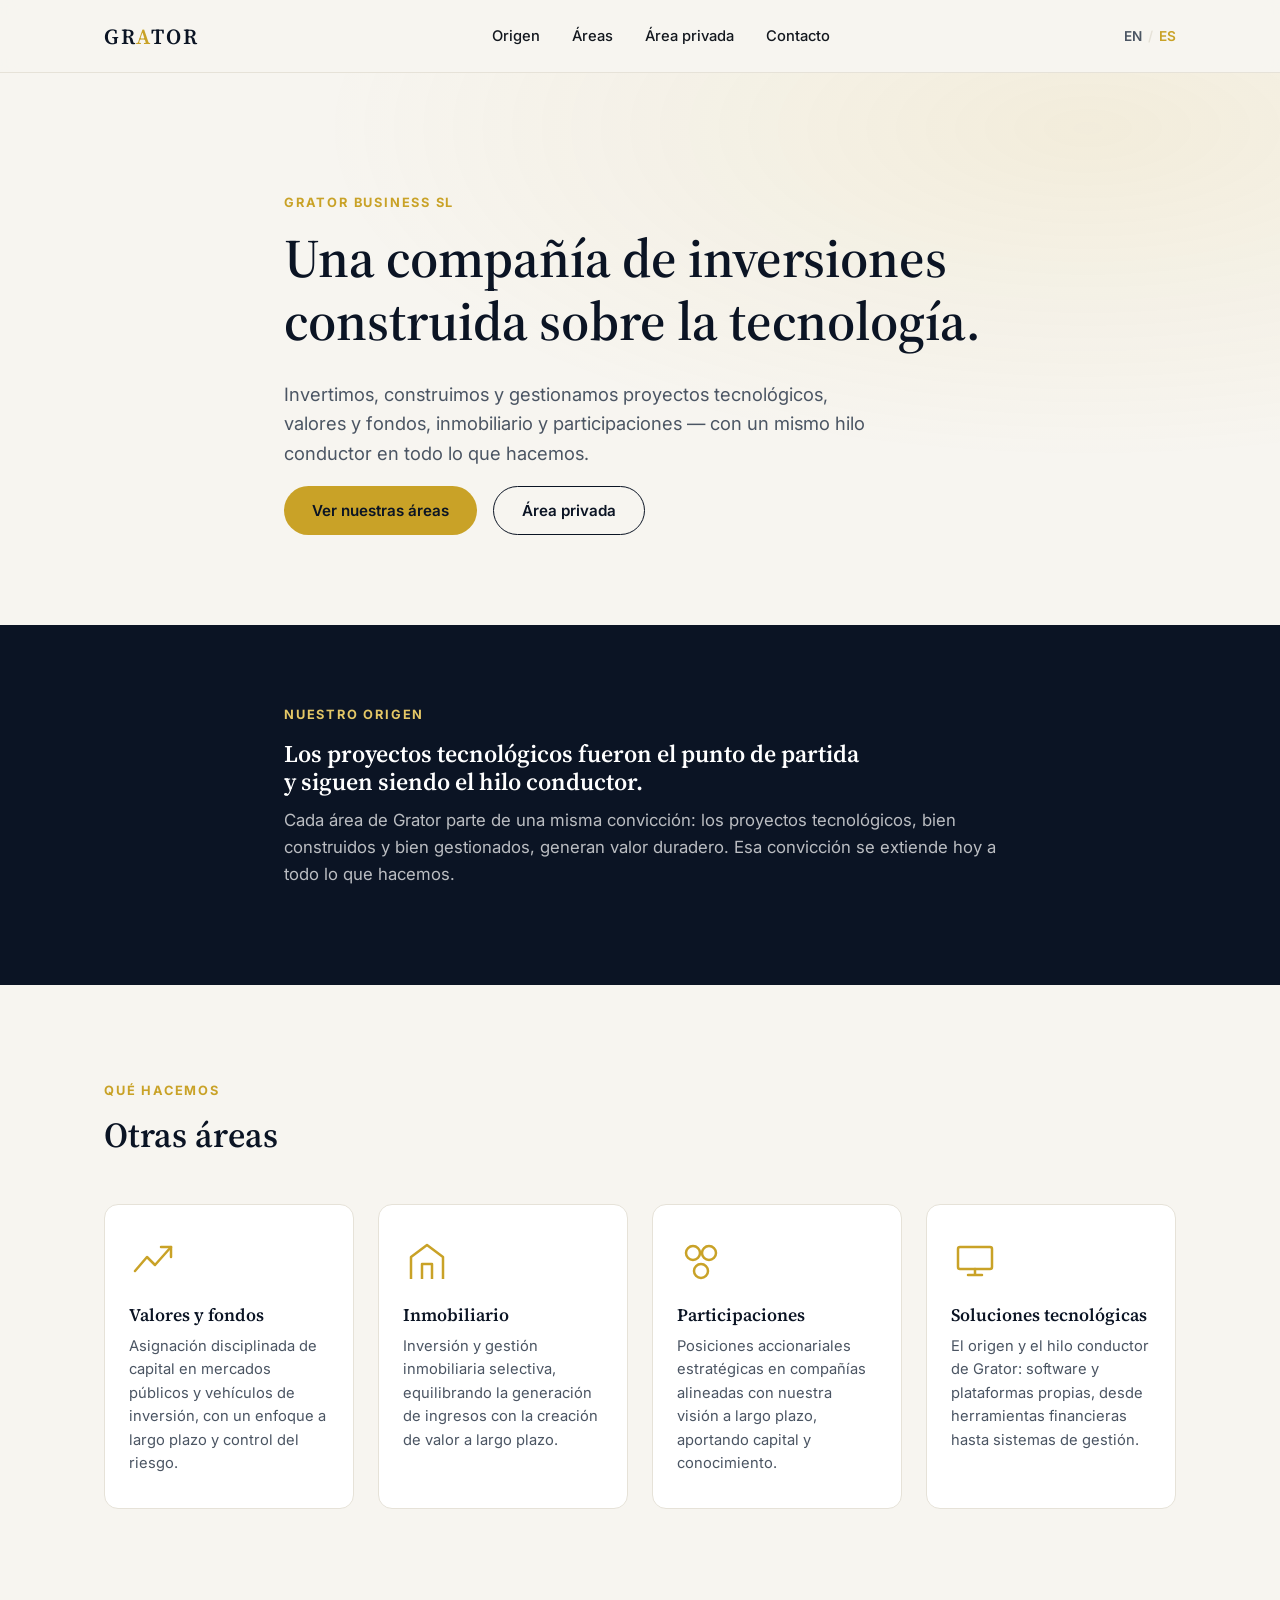
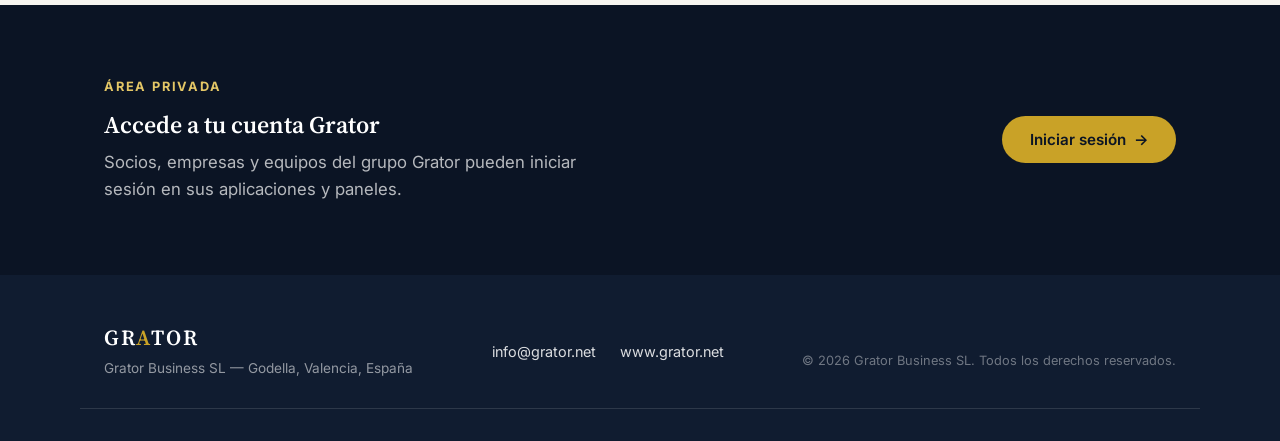
==== es/index.html @ 90c00764 "Add generic bilingual Grator corporate site (EN default, ES) Static homepage for grator.net based on" ====
<!doctype html>
<html lang="es">
<head>
<meta charset="UTF-8">
<meta name="viewport" content="width=device-width, initial-scale=1">
<title>Grator — Compañía de inversiones</title>
<meta name="description" content="Grator es una compañía de inversiones nacida de proyectos tecnológicos, presente en valores y fondos, inmobiliario, participaciones y soluciones tecnológicas.">
<meta property="og:title" content="Grator — Compañía de inversiones">
<meta property="og:description" content="Una compañía de inversiones construida sobre la tecnología. Valores y fondos, inmobiliario, participaciones y soluciones tecnológicas.">
<meta property="og:type" content="website">
<link rel="icon" href="data:image/svg+xml,%3Csvg xmlns='http://www.w3.org/2000/svg' viewBox='0 0 64 64'%3E%3Crect width='64' height='64' rx='12' fill='%230B1424'/%3E%3Ctext x='32' y='43' font-family='Georgia,serif' font-size='34' fill='%23C9A227' text-anchor='middle'%3EG%3C/text%3E%3C/svg%3E">
<link rel="preconnect" href="https://fonts.googleapis.com">
<link rel="preconnect" href="https://fonts.gstatic.com" crossorigin>
<link href="https://fonts.googleapis.com/css2?family=Source+Serif+4:wght@500;600&family=Inter:wght@400;500;600;700&display=swap" rel="stylesheet">
<link rel="stylesheet" href="/assets/style.css">
</head>
<body>

<header class="site-header">
  <div class="wrap header-row">
    <a href="/es/" class="logo">GR<span>A</span>TOR</a>
    <nav class="main-nav" id="mainNav">
      <a href="#origen">Origen</a>
      <a href="#areas">Áreas</a>
      <a href="#privada">Área privada</a>
      <a href="#contacto">Contacto</a>
    </nav>
    <div class="header-actions">
      <div class="lang-switch" aria-label="Selector de idioma">
        <a href="/">EN</a>
        <span>/</span>
        <a href="/es/" class="active">ES</a>
      </div>
      <button class="nav-toggle" id="navToggle" aria-label="Abrir menú" aria-expanded="false">
        <span></span><span></span><span></span>
      </button>
    </div>
  </div>
</header>

<main>

  <section class="hero">
    <div class="wrap hero-inner">
      <p class="eyebrow">Grator Business SL</p>
      <h1>Una compañía de inversiones<br>construida sobre la tecnología.</h1>
      <p class="hero-lead">Invertimos, construimos y gestionamos proyectos tecnológicos, valores y fondos, inmobiliario y participaciones — con un mismo hilo conductor en todo lo que hacemos.</p>
      <div class="hero-actions">
        <a href="#areas" class="btn btn-primary">Ver nuestras áreas</a>
        <a href="#privada" class="btn btn-ghost">Área privada</a>
      </div>
    </div>
  </section>

  <section id="origen" class="origin">
    <div class="wrap origin-inner">
      <p class="eyebrow">Nuestro origen</p>
      <h2>Los proyectos tecnológicos fueron el punto de partida<br>y siguen siendo el hilo conductor.</h2>
      <p class="section-lead">Cada área de Grator parte de una misma convicción: los proyectos tecnológicos, bien construidos y bien gestionados, generan valor duradero. Esa convicción se extiende hoy a todo lo que hacemos.</p>
    </div>
  </section>

  <section id="areas" class="areas">
    <div class="wrap">
      <p class="eyebrow">Qué hacemos</p>
      <h2>Otras áreas</h2>
      <div class="area-grid">

        <article class="area-card">
          <div class="area-icon" aria-hidden="true">
            <svg viewBox="0 0 48 48" fill="none"><path d="M6 34 L18 20 L26 28 L42 10" stroke="currentColor" stroke-width="2.5" stroke-linecap="round" stroke-linejoin="round"/><path d="M32 10h10v10" stroke="currentColor" stroke-width="2.5" stroke-linecap="round" stroke-linejoin="round"/></svg>
          </div>
          <h3>Valores y fondos</h3>
          <p>Asignación disciplinada de capital en mercados públicos y vehículos de inversión, con un enfoque a largo plazo y control del riesgo.</p>
        </article>

        <article class="area-card">
          <div class="area-icon" aria-hidden="true">
            <svg viewBox="0 0 48 48" fill="none"><path d="M8 42V20L24 8l16 12v22" stroke="currentColor" stroke-width="2.5" stroke-linejoin="round"/><path d="M19 42V27h10v15" stroke="currentColor" stroke-width="2.5" stroke-linejoin="round"/></svg>
          </div>
          <h3>Inmobiliario</h3>
          <p>Inversión y gestión inmobiliaria selectiva, equilibrando la generación de ingresos con la creación de valor a largo plazo.</p>
        </article>

        <article class="area-card">
          <div class="area-icon" aria-hidden="true">
            <svg viewBox="0 0 48 48" fill="none"><circle cx="16" cy="16" r="7" stroke="currentColor" stroke-width="2.5"/><circle cx="32" cy="16" r="7" stroke="currentColor" stroke-width="2.5"/><circle cx="24" cy="34" r="7" stroke="currentColor" stroke-width="2.5"/></svg>
          </div>
          <h3>Participaciones</h3>
          <p>Posiciones accionariales estratégicas en compañías alineadas con nuestra visión a largo plazo, aportando capital y conocimiento.</p>
        </article>

        <article class="area-card">
          <div class="area-icon" aria-hidden="true">
            <svg viewBox="0 0 48 48" fill="none"><rect x="7" y="10" width="34" height="22" rx="2" stroke="currentColor" stroke-width="2.5"/><path d="M17 38h14M24 32v6" stroke="currentColor" stroke-width="2.5" stroke-linecap="round"/></svg>
          </div>
          <h3>Soluciones tecnológicas</h3>
          <p>El origen y el hilo conductor de Grator: software y plataformas propias, desde herramientas financieras hasta sistemas de gestión.</p>
        </article>

      </div>
    </div>
  </section>

  <section id="privada" class="private-cta">
    <div class="wrap private-inner">
      <div>
        <p class="eyebrow eyebrow-light">Área privada</p>
        <h2>Accede a tu cuenta Grator</h2>
        <p class="section-lead light">Socios, empresas y equipos del grupo Grator pueden iniciar sesión en sus aplicaciones y paneles.</p>
      </div>
      <a href="https://cuenta.grator.net" class="btn btn-primary" target="_blank" rel="noopener">Iniciar sesión <span aria-hidden="true">&rarr;</span></a>
    </div>
  </section>

</main>

<footer id="contacto" class="site-footer">
  <div class="wrap footer-inner">
    <div class="footer-brand">
      <span class="logo">GR<span>A</span>TOR</span>
      <p>Grator Business SL — Godella, Valencia, España</p>
    </div>
    <div class="footer-contact">
      <a href="mailto:info@grator.net">info@grator.net</a>
      <a href="https://www.grator.net">www.grator.net</a>
    </div>
    <p class="footer-copy">&copy; <span id="year"></span> Grator Business SL. Todos los derechos reservados.</p>
  </div>
</footer>

<script src="/assets/script.js"></script>
</body>
</html>
---- assets/style.css ----
:root{
  --navy: #0B1424;
  --navy-2: #101c30;
  --gold: #C9A227;
  --gold-light: #E4C766;
  --paper: #F7F5F0;
  --ink: #14181f;
  --ink-soft: #4b5563;
  --line: #e6e2d8;
  --radius: 14px;
  --serif: "Source Serif 4", Georgia, serif;
  --sans: "Inter", -apple-system, BlinkMacSystemFont, "Segoe UI", sans-serif;
}

*{box-sizing:border-box;}
html{scroll-behavior:smooth;}
body{
  margin:0;
  font-family:var(--sans);
  color:var(--ink);
  background:var(--paper);
  -webkit-font-smoothing:antialiased;
}
h1,h2,h3{
  font-family:var(--serif);
  font-weight:600;
  line-height:1.15;
  margin:0 0 .5em;
  color:var(--navy);
}
p{line-height:1.6;color:var(--ink-soft);margin:0 0 1em;}
a{color:inherit;text-decoration:none;}
img{max-width:100%;display:block;}

.wrap{
  max-width:1120px;
  margin:0 auto;
  padding:0 24px;
}

/* Header */
.site-header{
  position:sticky;
  top:0;
  z-index:50;
  background:rgba(247,245,240,.9);
  backdrop-filter:blur(8px);
  border-bottom:1px solid var(--line);
}
.header-row{
  display:flex;
  align-items:center;
  justify-content:space-between;
  height:72px;
}
.logo{
  font-family:var(--serif);
  font-weight:600;
  font-size:1.35rem;
  letter-spacing:.08em;
  color:var(--navy);
}
.logo span{color:var(--gold);}
.main-nav{
  display:flex;
  gap:32px;
}
.main-nav a{
  font-size:.92rem;
  font-weight:500;
  color:var(--ink);
  transition:color .15s;
}
.main-nav a:hover{color:var(--gold);}
.header-actions{
  display:flex;
  align-items:center;
  gap:20px;
}
.lang-switch{
  display:flex;
  align-items:center;
  gap:6px;
  font-size:.85rem;
  font-weight:600;
  color:var(--ink-soft);
}
.lang-switch a.active{color:var(--gold);}
.lang-switch span{color:var(--line);}
.nav-toggle{
  display:none;
  flex-direction:column;
  justify-content:center;
  gap:5px;
  width:32px;
  height:32px;
  background:none;
  border:none;
  cursor:pointer;
  padding:0;
}
.nav-toggle span{
  display:block;
  height:2px;
  background:var(--navy);
  border-radius:2px;
}

/* Buttons */
.btn{
  display:inline-flex;
  align-items:center;
  gap:8px;
  padding:14px 28px;
  border-radius:999px;
  font-weight:600;
  font-size:.95rem;
  white-space:nowrap;
  transition:transform .15s, box-shadow .15s, background .15s, color .15s;
}
.btn-primary{
  background:var(--gold);
  color:var(--navy);
}
.btn-primary:hover{
  background:var(--gold-light);
  transform:translateY(-1px);
  box-shadow:0 8px 20px rgba(201,162,39,.35);
}
.btn-ghost{
  background:transparent;
  color:var(--navy);
  border:1.5px solid var(--navy);
}
.btn-ghost:hover{
  background:var(--navy);
  color:#fff;
}
.private-cta .btn-primary{color:var(--navy);}

.eyebrow{
  font-size:.8rem;
  font-weight:700;
  letter-spacing:.14em;
  text-transform:uppercase;
  color:var(--gold);
  margin:0 0 14px;
}
.eyebrow-light{color:var(--gold-light);}

/* Hero */
.hero{
  padding:120px 0 90px;
  background:
    radial-gradient(60% 60% at 85% 10%, rgba(201,162,39,.10), transparent),
    var(--paper);
}
.hero-inner{max-width:760px;}
.hero h1{
  font-size:clamp(2.2rem, 5vw, 3.4rem);
}
.hero-lead{
  font-size:1.15rem;
  max-width:600px;
}
.hero-actions{
  display:flex;
  gap:16px;
  flex-wrap:wrap;
  margin-top:8px;
}

/* Origin */
.origin{
  padding:80px 0;
  background:var(--navy);
}
.origin .eyebrow{color:var(--gold-light);}
.origin h2, .origin p{color:#fff;}
.origin p{color:rgba(255,255,255,.72);}
.origin-inner{max-width:760px;}
.section-lead{font-size:1.05rem;}

/* Areas */
.areas{padding:96px 0;}
.areas > .wrap > h2{font-size:clamp(1.7rem,3vw,2.2rem);}
.area-grid{
  display:grid;
  grid-template-columns:repeat(4,1fr);
  gap:24px;
  margin-top:48px;
}
.area-card{
  background:#fff;
  border:1px solid var(--line);
  border-radius:var(--radius);
  padding:32px 24px;
  transition:transform .18s, box-shadow .18s;
}
.area-card:hover{
  transform:translateY(-4px);
  box-shadow:0 16px 32px rgba(11,20,36,.08);
}
.area-icon{
  width:48px;height:48px;
  color:var(--gold);
  margin-bottom:20px;
}
.area-icon svg{width:100%;height:100%;}
.area-card h3{
  font-size:1.1rem;
  margin-bottom:10px;
}
.area-card p{
  font-size:.92rem;
  margin:0;
}

/* Private CTA */
.private-cta{
  background:var(--navy);
  padding:72px 0;
}
.private-inner{
  display:flex;
  align-items:center;
  justify-content:space-between;
  gap:32px;
  flex-wrap:wrap;
}
.private-cta h2{color:#fff;margin-bottom:10px;}
.section-lead.light{color:rgba(255,255,255,.7);margin:0;max-width:480px;}

/* Footer */
.site-footer{
  background:var(--navy-2);
  padding:48px 0 32px;
}
.footer-inner{
  display:flex;
  flex-wrap:wrap;
  align-items:center;
  justify-content:space-between;
  gap:16px;
  border-bottom:1px solid rgba(255,255,255,.12);
  padding-bottom:28px;
}
.footer-brand .logo{color:#fff;}
.footer-brand p{
  color:rgba(255,255,255,.55);
  font-size:.85rem;
  margin:6px 0 0;
}
.footer-contact{
  display:flex;
  gap:24px;
  font-size:.9rem;
}
.footer-contact a{color:rgba(255,255,255,.85);}
.footer-contact a:hover{color:var(--gold-light);}
.footer-copy{
  color:rgba(255,255,255,.4);
  font-size:.8rem;
  text-align:center;
  margin:20px 0 0;
}

@media (max-width: 860px){
  .area-grid{grid-template-columns:repeat(2,1fr);}
}

@media (max-width: 720px){
  .main-nav{
    position:absolute;
    top:72px;
    left:0;right:0;
    background:var(--paper);
    border-bottom:1px solid var(--line);
    flex-direction:column;
    gap:0;
    padding:8px 24px 16px;
    display:none;
  }
  .main-nav.open{display:flex;}
  .main-nav a{padding:12px 0;border-bottom:1px solid var(--line);}
  .main-nav a:last-child{border-bottom:none;}
  .nav-toggle{display:flex;}
  .private-inner{flex-direction:column;align-items:flex-start;}
}

@media (max-width: 560px){
  .area-grid{grid-template-columns:1fr;}
  .hero{padding:96px 0 64px;}
}
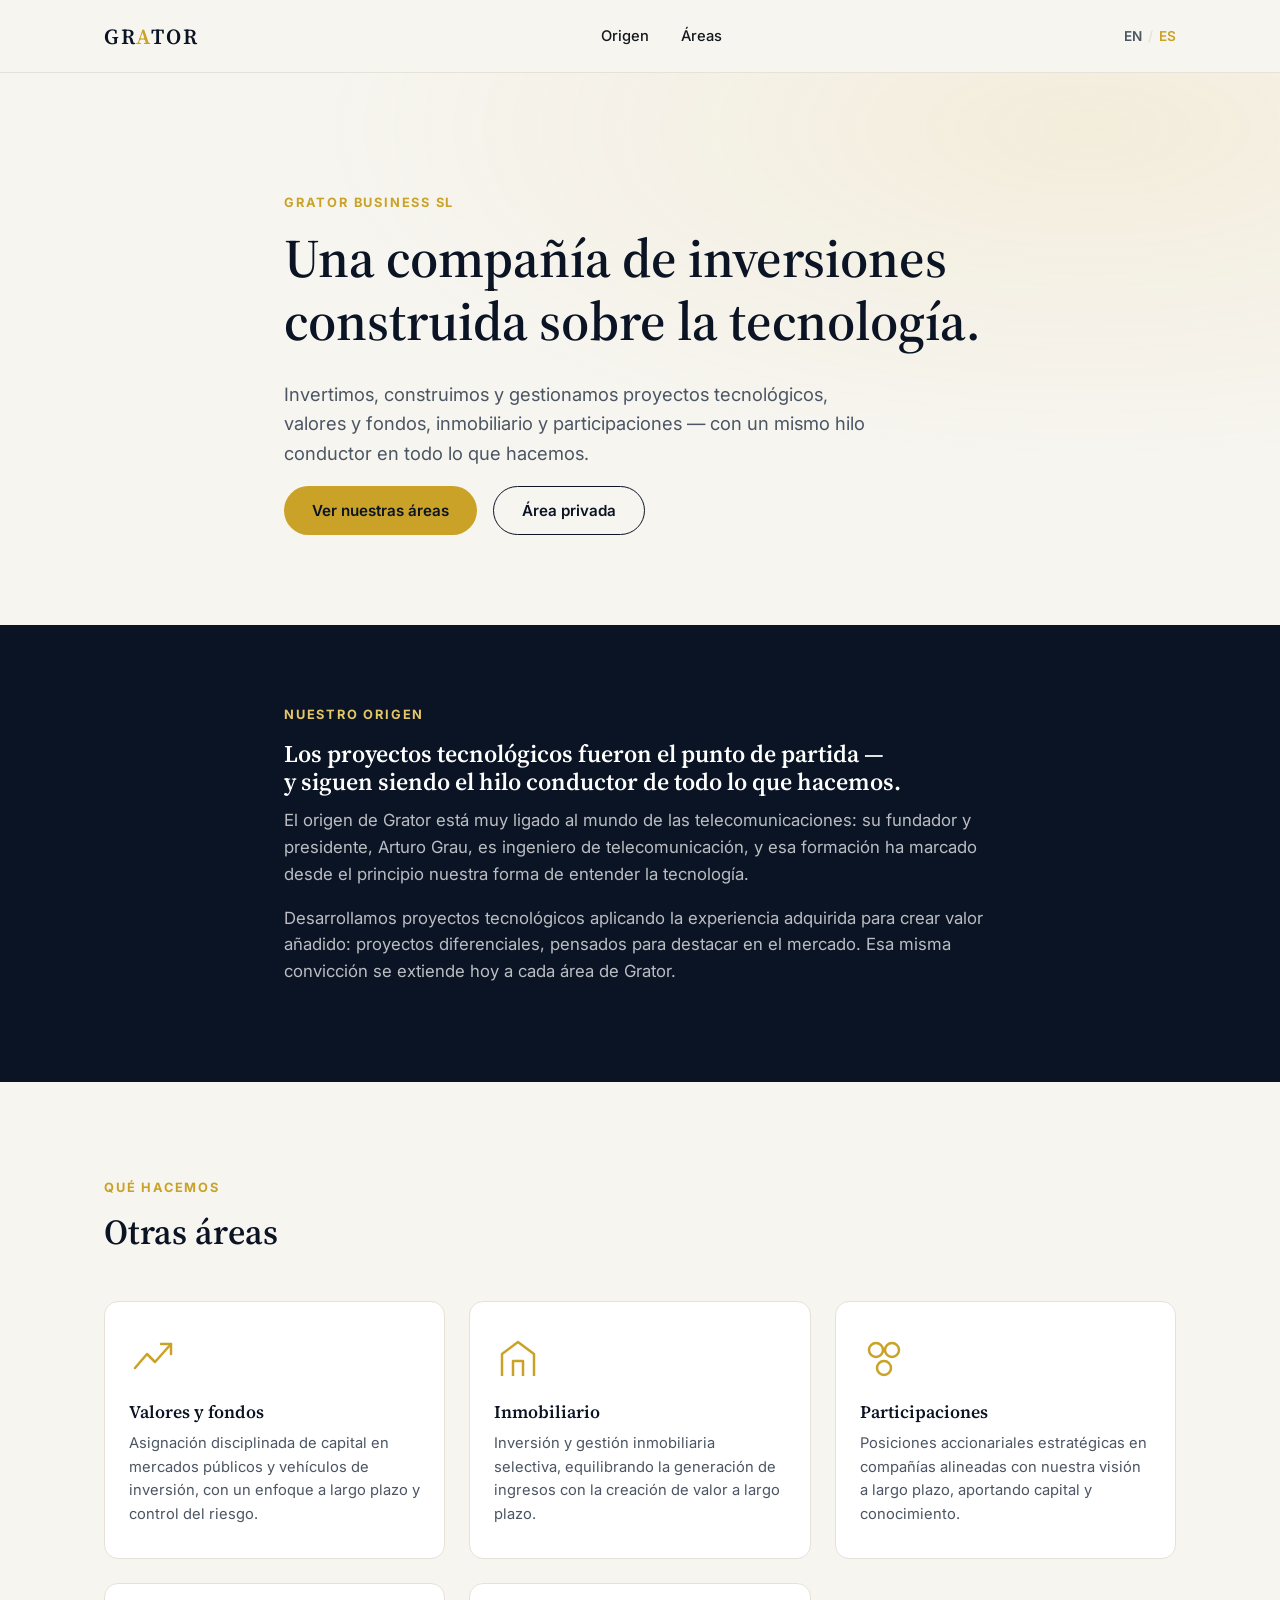
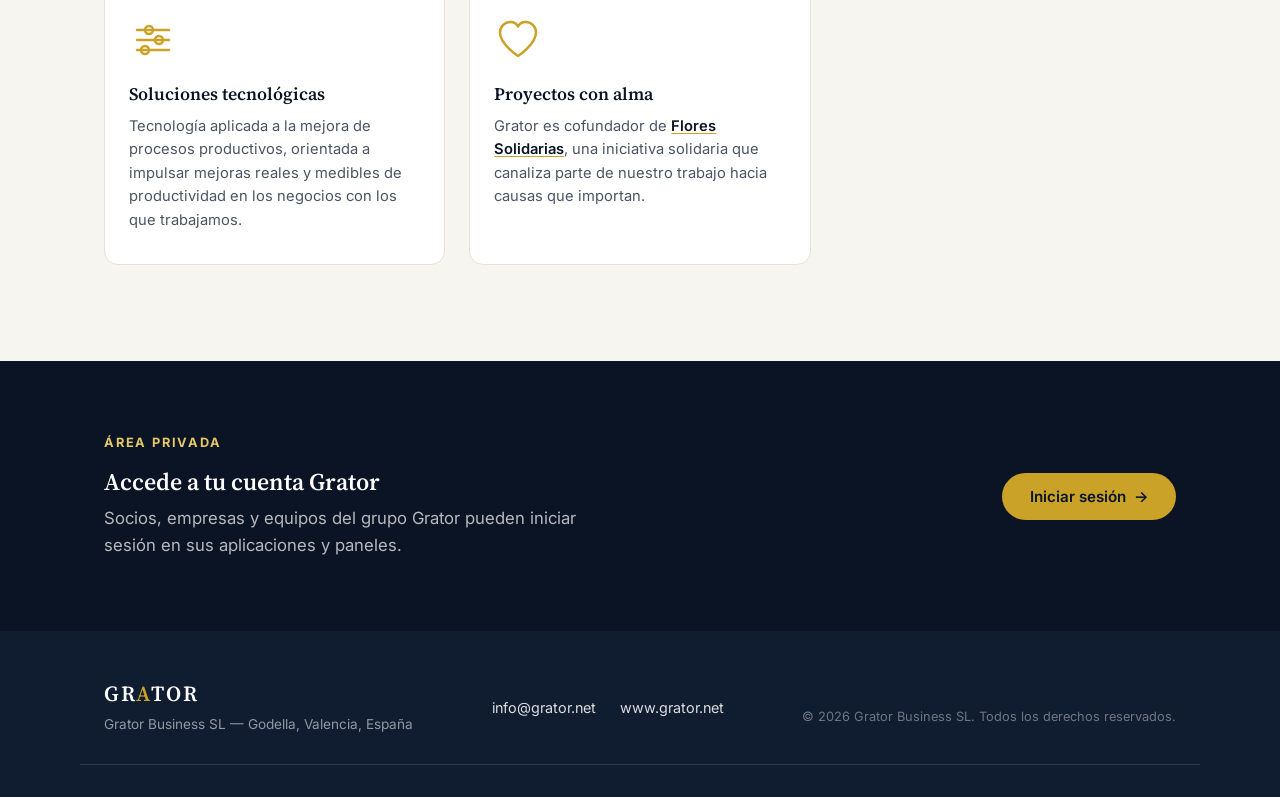
==== commit de564cf3: "Refine content per feedback: origin story, new areas, trim nav - Origin section now covers the telec" ====
--- a/es/index.html
+++ b/es/index.html
@@ -22,8 +22,6 @@
     <nav class="main-nav" id="mainNav">
       <a href="#origen">Origen</a>
       <a href="#areas">Áreas</a>
-      <a href="#privada">Área privada</a>
-      <a href="#contacto">Contacto</a>
     </nav>
     <div class="header-actions">
       <div class="lang-switch" aria-label="Selector de idioma">
@@ -55,8 +53,9 @@
   <section id="origen" class="origin">
     <div class="wrap origin-inner">
       <p class="eyebrow">Nuestro origen</p>
-      <h2>Los proyectos tecnológicos fueron el punto de partida<br>y siguen siendo el hilo conductor.</h2>
-      <p class="section-lead">Cada área de Grator parte de una misma convicción: los proyectos tecnológicos, bien construidos y bien gestionados, generan valor duradero. Esa convicción se extiende hoy a todo lo que hacemos.</p>
+      <h2>Los proyectos tecnológicos fueron el punto de partida —<br>y siguen siendo el hilo conductor de todo lo que hacemos.</h2>
+      <p class="section-lead">El origen de Grator está muy ligado al mundo de las telecomunicaciones: su fundador y presidente, Arturo Grau, es ingeniero de telecomunicación, y esa formación ha marcado desde el principio nuestra forma de entender la tecnología.</p>
+      <p class="section-lead">Desarrollamos proyectos tecnológicos aplicando la experiencia adquirida para crear valor añadido: proyectos diferenciales, pensados para destacar en el mercado. Esa misma convicción se extiende hoy a cada área de Grator.</p>
     </div>
   </section>
 
@@ -92,10 +91,18 @@
 
         <article class="area-card">
           <div class="area-icon" aria-hidden="true">
-            <svg viewBox="0 0 48 48" fill="none"><rect x="7" y="10" width="34" height="22" rx="2" stroke="currentColor" stroke-width="2.5"/><path d="M17 38h14M24 32v6" stroke="currentColor" stroke-width="2.5" stroke-linecap="round"/></svg>
+            <svg viewBox="0 0 48 48" fill="none"><line x1="8" y1="14" x2="40" y2="14" stroke="currentColor" stroke-width="2.5" stroke-linecap="round"/><circle cx="20" cy="14" r="4" stroke="currentColor" stroke-width="2.5"/><line x1="8" y1="24" x2="40" y2="24" stroke="currentColor" stroke-width="2.5" stroke-linecap="round"/><circle cx="30" cy="24" r="4" stroke="currentColor" stroke-width="2.5"/><line x1="8" y1="34" x2="40" y2="34" stroke="currentColor" stroke-width="2.5" stroke-linecap="round"/><circle cx="16" cy="34" r="4" stroke="currentColor" stroke-width="2.5"/></svg>
           </div>
           <h3>Soluciones tecnológicas</h3>
-          <p>El origen y el hilo conductor de Grator: software y plataformas propias, desde herramientas financieras hasta sistemas de gestión.</p>
+          <p>Tecnología aplicada a la mejora de procesos productivos, orientada a impulsar mejoras reales y medibles de productividad en los negocios con los que trabajamos.</p>
+        </article>
+
+        <article class="area-card">
+          <div class="area-icon" aria-hidden="true">
+            <svg viewBox="0 0 48 48" fill="none"><path d="M24 40 C24 40 6 28 6 16.5 C6 10 11 6 16.5 6 C20 6 22.8 8 24 10.5 C25.2 8 28 6 31.5 6 C37 6 42 10 42 16.5 C42 28 24 40 24 40 Z" stroke="currentColor" stroke-width="2.5" stroke-linejoin="round"/></svg>
+          </div>
+          <h3>Proyectos con alma</h3>
+          <p>Grator es cofundador de <a href="https://www.floressolidarias.org" target="_blank" rel="noopener">Flores Solidarias</a>, una iniciativa solidaria que canaliza parte de nuestro trabajo hacia causas que importan.</p>
         </article>
 
       </div>
--- a/assets/style.css
+++ b/assets/style.css
@@ -186,7 +186,7 @@
 .areas > .wrap > h2{font-size:clamp(1.7rem,3vw,2.2rem);}
 .area-grid{
   display:grid;
-  grid-template-columns:repeat(4,1fr);
+  grid-template-columns:repeat(3,1fr);
   gap:24px;
   margin-top:48px;
 }
@@ -215,6 +215,14 @@
   font-size:.92rem;
   margin:0;
 }
+.area-card p a{
+  color:var(--navy);
+  font-weight:600;
+  text-decoration:underline;
+  text-decoration-color:var(--gold);
+  text-underline-offset:2px;
+}
+.area-card p a:hover{color:var(--gold);}
 
 /* Private CTA */
 .private-cta{
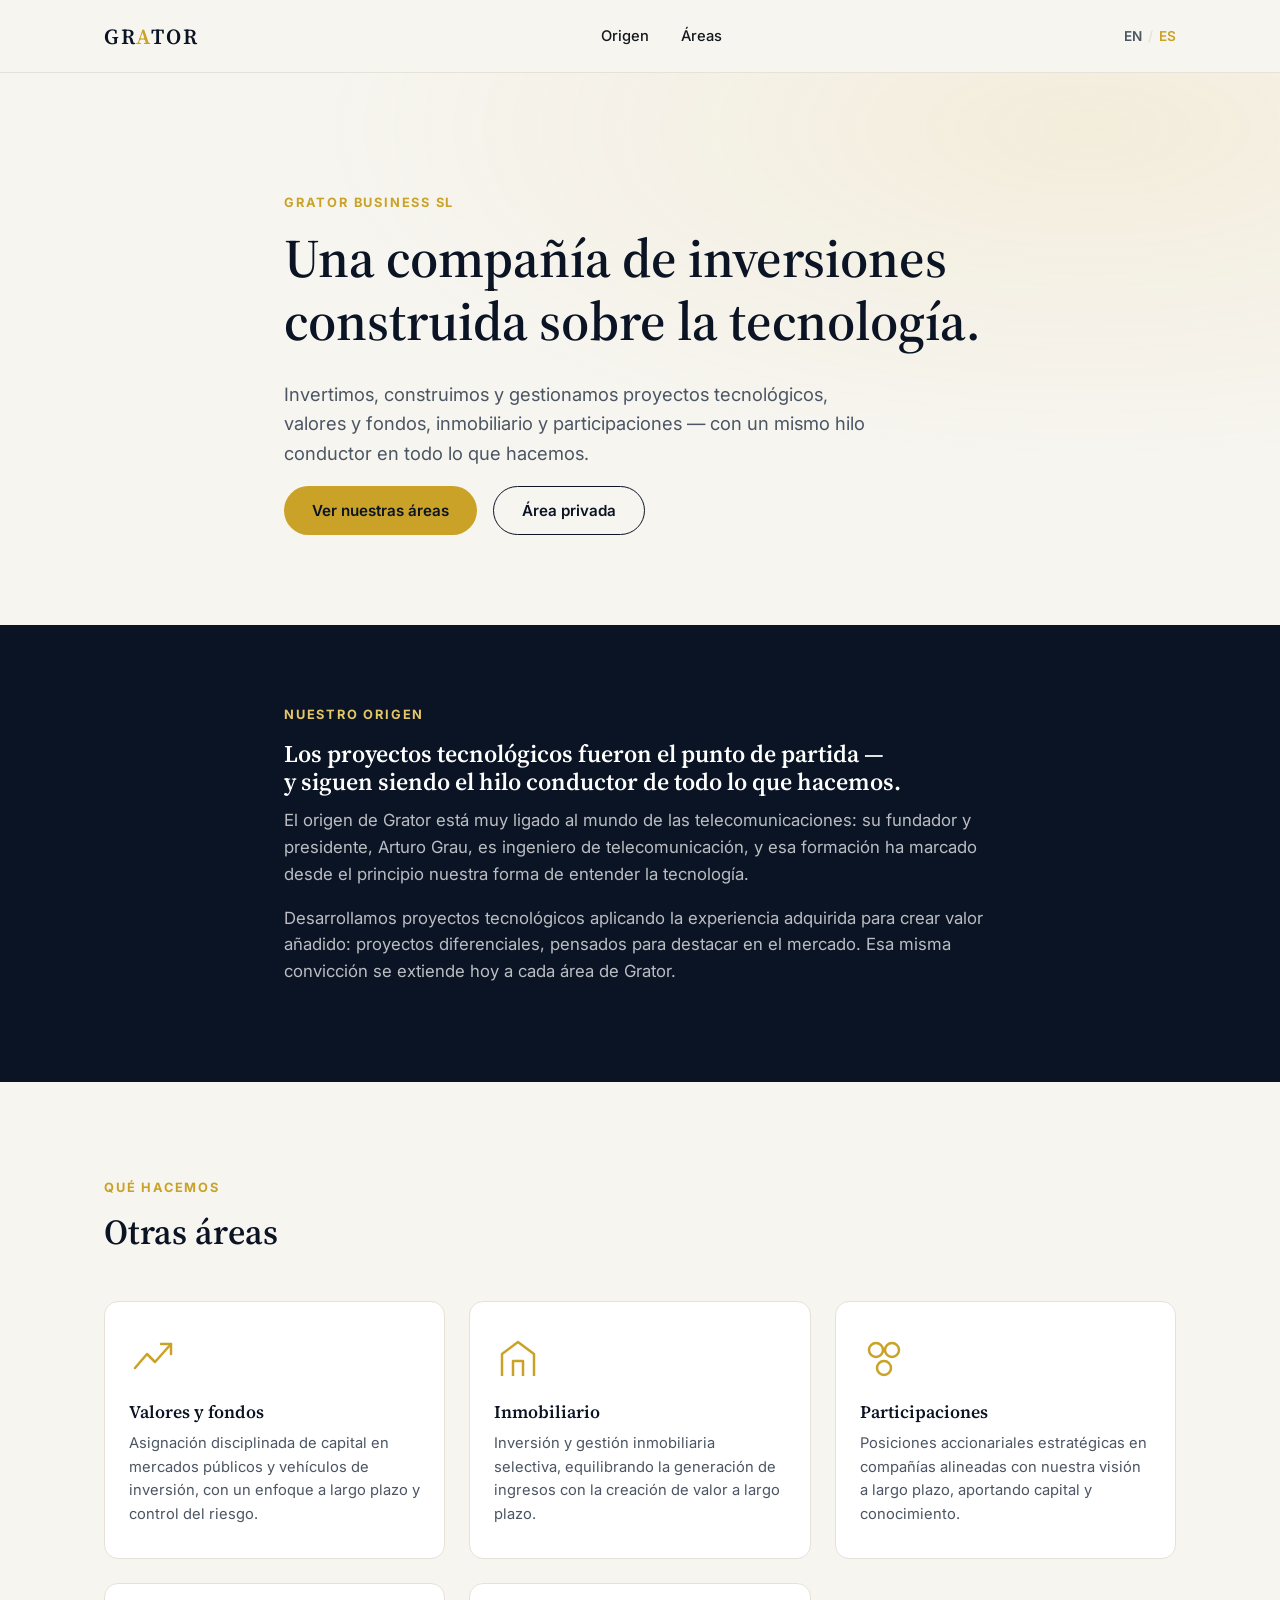
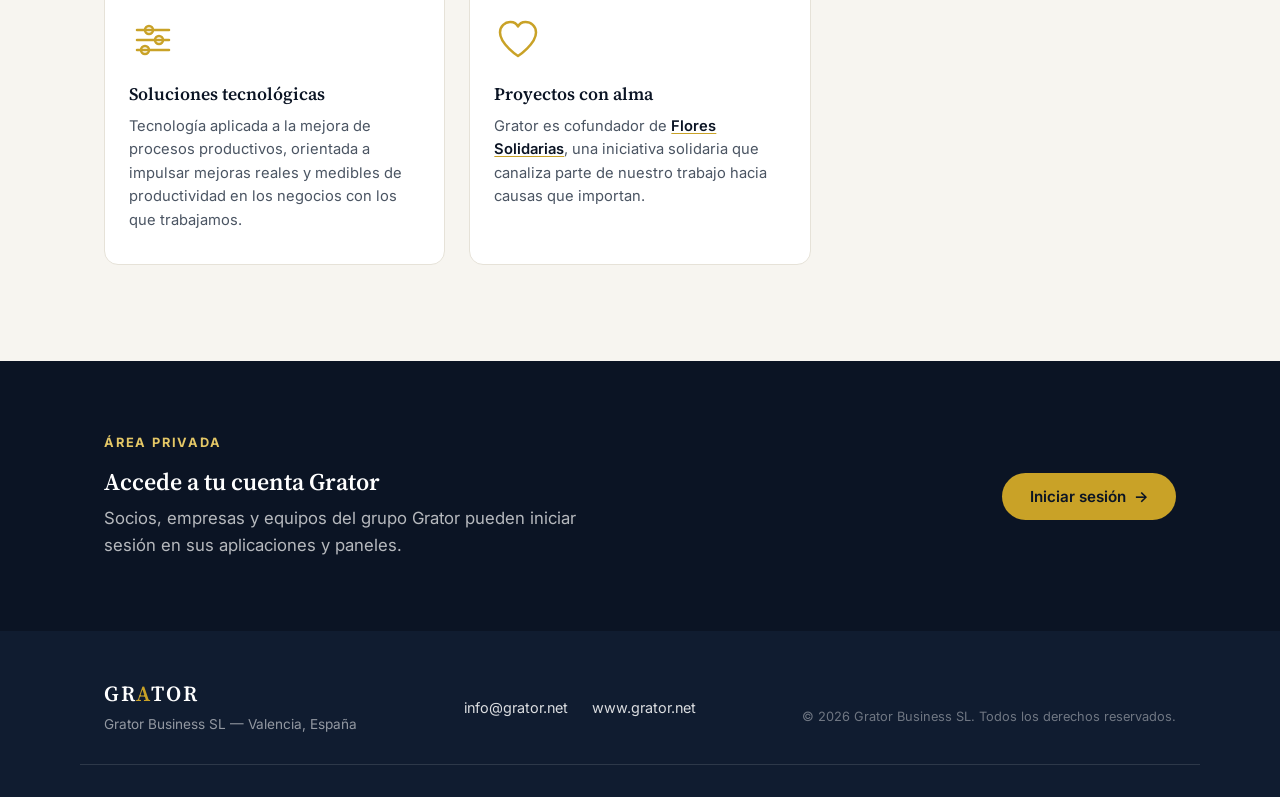
==== commit 2e13c8c6: "Drop city from footer address Co-Authored-By: Claude Sonnet 5 <noreply@anthropic.com> Claude-Session" ====
--- a/es/index.html
+++ b/es/index.html
@@ -126,7 +126,7 @@
   <div class="wrap footer-inner">
     <div class="footer-brand">
       <span class="logo">GR<span>A</span>TOR</span>
-      <p>Grator Business SL — Godella, Valencia, España</p>
+      <p>Grator Business SL — Valencia, España</p>
     </div>
     <div class="footer-contact">
       <a href="mailto:info@grator.net">info@grator.net</a>
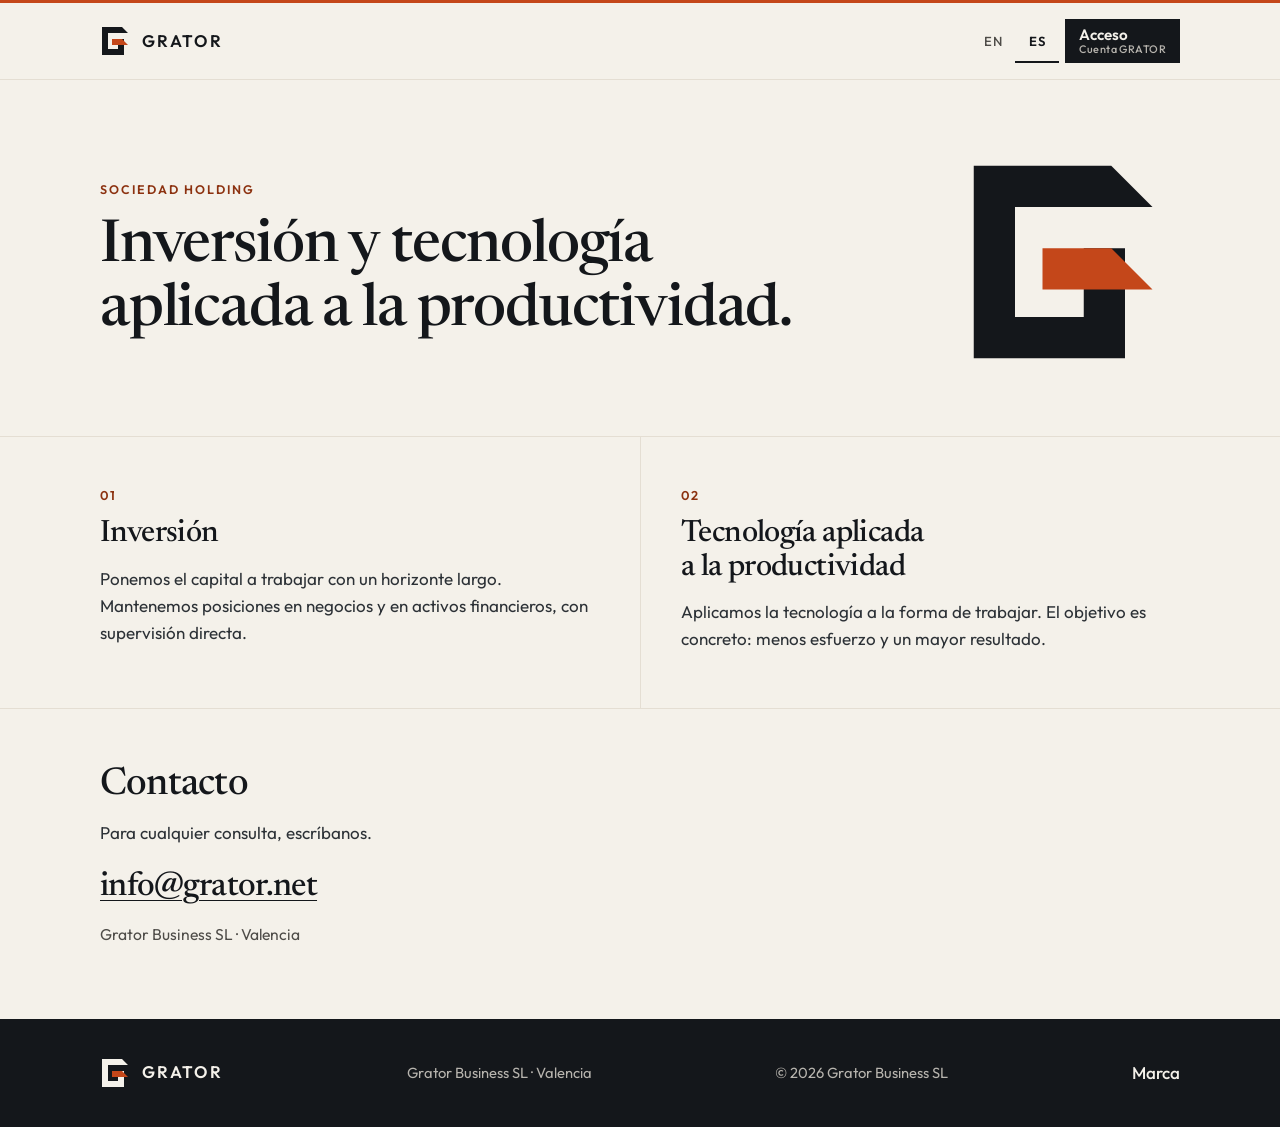
==== commit 0098ab5c: "Replace the site with the Grator holding brand and homepage. Add a geometric straight-line G and wor" ====
--- a/es/index.html
+++ b/es/index.html
@@ -1,141 +1,118 @@
 <!doctype html>
 <html lang="es">
 <head>
-<meta charset="UTF-8">
+<meta charset="utf-8">
 <meta name="viewport" content="width=device-width, initial-scale=1">
-<title>Grator — Compañía de inversiones</title>
-<meta name="description" content="Grator es una compañía de inversiones nacida de proyectos tecnológicos, presente en valores y fondos, inmobiliario, participaciones y soluciones tecnológicas.">
-<meta property="og:title" content="Grator — Compañía de inversiones">
-<meta property="og:description" content="Una compañía de inversiones construida sobre la tecnología. Valores y fondos, inmobiliario, participaciones y soluciones tecnológicas.">
+<title>Grator — Sociedad holding</title>
+<meta name="description" content="Grator Business SL es una sociedad holding en Valencia. Inversión y tecnología aplicada a la productividad.">
+<meta name="theme-color" content="#F4F1EA">
+<link rel="canonical" href="https://www.grator.net/es/">
+<link rel="alternate" hreflang="en" href="https://www.grator.net/">
+<link rel="alternate" hreflang="es" href="https://www.grator.net/es/">
+<link rel="alternate" hreflang="x-default" href="https://www.grator.net/">
+<meta property="og:title" content="Grator — Sociedad holding">
+<meta property="og:description" content="Inversión y tecnología aplicada a la productividad.">
 <meta property="og:type" content="website">
-<link rel="icon" href="data:image/svg+xml,%3Csvg xmlns='http://www.w3.org/2000/svg' viewBox='0 0 64 64'%3E%3Crect width='64' height='64' rx='12' fill='%230B1424'/%3E%3Ctext x='32' y='43' font-family='Georgia,serif' font-size='34' fill='%23C9A227' text-anchor='middle'%3EG%3C/text%3E%3C/svg%3E">
-<link rel="preconnect" href="https://fonts.googleapis.com">
-<link rel="preconnect" href="https://fonts.gstatic.com" crossorigin>
-<link href="https://fonts.googleapis.com/css2?family=Source+Serif+4:wght@500;600&family=Inter:wght@400;500;600;700&display=swap" rel="stylesheet">
+<meta property="og:url" content="https://www.grator.net/es/">
+<meta property="og:image" content="https://www.grator.net/public/brand/og.png">
+<meta property="og:image:width" content="1200">
+<meta property="og:image:height" content="630">
+<meta property="og:locale" content="es_ES">
+<meta property="og:locale:alternate" content="en_GB">
+<meta name="twitter:card" content="summary_large_image">
+<link rel="icon" href="/public/brand/favicon.svg" type="image/svg+xml">
+<link rel="icon" href="/public/brand/favicon-32.png" type="image/png" sizes="32x32">
+<link rel="icon" href="/public/brand/favicon-192.png" type="image/png" sizes="192x192">
+<link rel="apple-touch-icon" href="/public/brand/apple-touch-icon.png">
+<link rel="preload" href="/assets/fonts/newsreader-latin.woff2" as="font" type="font/woff2" crossorigin>
+<link rel="preload" href="/assets/fonts/outfit-latin.woff2" as="font" type="font/woff2" crossorigin>
 <link rel="stylesheet" href="/assets/style.css">
+<script type="application/ld+json">
+{
+  "@context": "https://schema.org",
+  "@type": "Organization",
+  "name": "Grator Business SL",
+  "url": "https://www.grator.net/",
+  "logo": "https://www.grator.net/public/brand/favicon-512.png",
+  "email": "info@grator.net",
+  "address": {
+    "@type": "PostalAddress",
+    "addressLocality": "Valencia",
+    "addressCountry": "ES"
+  }
+}
+</script>
 </head>
 <body>
-
+<a class="skip" href="#content">Saltar al contenido</a>
 <header class="site-header">
   <div class="wrap header-row">
-    <a href="/es/" class="logo">GR<span>A</span>TOR</a>
-    <nav class="main-nav" id="mainNav">
-      <a href="#origen">Origen</a>
-      <a href="#areas">Áreas</a>
-    </nav>
-    <div class="header-actions">
-      <div class="lang-switch" aria-label="Selector de idioma">
-        <a href="/">EN</a>
-        <span>/</span>
-        <a href="/es/" class="active">ES</a>
-      </div>
-      <button class="nav-toggle" id="navToggle" aria-label="Abrir menú" aria-expanded="false">
-        <span></span><span></span><span></span>
-      </button>
+    <a class="brand" href="/es/">
+      <img src="/public/brand/symbol.svg" alt="" width="32" height="32">
+      <span class="brand-name">GRATOR</span>
+    </a>
+    <div class="header-tools">
+      <nav class="langs" aria-label="Idioma">
+        <a href="/" hreflang="en" lang="en">EN</a>
+        <a href="/es/" hreflang="es" lang="es" aria-current="true">ES</a>
+      </nav>
+      <a class="signin" href="https://cuenta.grator.net" aria-label="Acceso a Cuenta GRATOR">
+        <span class="signin-label">Acceso</span>
+        <span class="signin-account">Cuenta GRATOR</span>
+      </a>
     </div>
   </div>
 </header>
 
-<main>
-
+<main id="content">
   <section class="hero">
-    <div class="wrap hero-inner">
-      <p class="eyebrow">Grator Business SL</p>
-      <h1>Una compañía de inversiones<br>construida sobre la tecnología.</h1>
-      <p class="hero-lead">Invertimos, construimos y gestionamos proyectos tecnológicos, valores y fondos, inmobiliario y participaciones — con un mismo hilo conductor en todo lo que hacemos.</p>
-      <div class="hero-actions">
-        <a href="#areas" class="btn btn-primary">Ver nuestras áreas</a>
-        <a href="#privada" class="btn btn-ghost">Área privada</a>
+    <div class="wrap hero-grid">
+      <div>
+        <p class="kicker">Sociedad holding</p>
+        <h1>Inversión y tecnología aplicada a la productividad.</h1>
       </div>
+      <img class="hero-mark" src="/public/brand/symbol.svg" alt="" width="220" height="220">
     </div>
   </section>
 
-  <section id="origen" class="origin">
-    <div class="wrap origin-inner">
-      <p class="eyebrow">Nuestro origen</p>
-      <h2>Los proyectos tecnológicos fueron el punto de partida —<br>y siguen siendo el hilo conductor de todo lo que hacemos.</h2>
-      <p class="section-lead">El origen de Grator está muy ligado al mundo de las telecomunicaciones: su fundador y presidente, Arturo Grau, es ingeniero de telecomunicación, y esa formación ha marcado desde el principio nuestra forma de entender la tecnología.</p>
-      <p class="section-lead">Desarrollamos proyectos tecnológicos aplicando la experiencia adquirida para crear valor añadido: proyectos diferenciales, pensados para destacar en el mercado. Esa misma convicción se extiende hoy a cada área de Grator.</p>
+  <div class="band">
+    <div class="wrap areas">
+      <article class="area">
+        <span class="num">01</span>
+        <h2>Inversión</h2>
+        <p>Ponemos el capital a trabajar con un horizonte largo. Mantenemos posiciones en negocios y en activos financieros, con supervisión directa.</p>
+      </article>
+      <article class="area">
+        <span class="num">02</span>
+        <h2>Tecnología aplicada a la productividad</h2>
+        <p>Aplicamos la tecnología a la forma de trabajar. El objetivo es concreto: menos esfuerzo y un mayor resultado.</p>
+      </article>
     </div>
-  </section>
+  </div>
 
-  <section id="areas" class="areas">
-    <div class="wrap">
-      <p class="eyebrow">Qué hacemos</p>
-      <h2>Otras áreas</h2>
-      <div class="area-grid">
-
-        <article class="area-card">
-          <div class="area-icon" aria-hidden="true">
-            <svg viewBox="0 0 48 48" fill="none"><path d="M6 34 L18 20 L26 28 L42 10" stroke="currentColor" stroke-width="2.5" stroke-linecap="round" stroke-linejoin="round"/><path d="M32 10h10v10" stroke="currentColor" stroke-width="2.5" stroke-linecap="round" stroke-linejoin="round"/></svg>
-          </div>
-          <h3>Valores y fondos</h3>
-          <p>Asignación disciplinada de capital en mercados públicos y vehículos de inversión, con un enfoque a largo plazo y control del riesgo.</p>
-        </article>
-
-        <article class="area-card">
-          <div class="area-icon" aria-hidden="true">
-            <svg viewBox="0 0 48 48" fill="none"><path d="M8 42V20L24 8l16 12v22" stroke="currentColor" stroke-width="2.5" stroke-linejoin="round"/><path d="M19 42V27h10v15" stroke="currentColor" stroke-width="2.5" stroke-linejoin="round"/></svg>
-          </div>
-          <h3>Inmobiliario</h3>
-          <p>Inversión y gestión inmobiliaria selectiva, equilibrando la generación de ingresos con la creación de valor a largo plazo.</p>
-        </article>
-
-        <article class="area-card">
-          <div class="area-icon" aria-hidden="true">
-            <svg viewBox="0 0 48 48" fill="none"><circle cx="16" cy="16" r="7" stroke="currentColor" stroke-width="2.5"/><circle cx="32" cy="16" r="7" stroke="currentColor" stroke-width="2.5"/><circle cx="24" cy="34" r="7" stroke="currentColor" stroke-width="2.5"/></svg>
-          </div>
-          <h3>Participaciones</h3>
-          <p>Posiciones accionariales estratégicas en compañías alineadas con nuestra visión a largo plazo, aportando capital y conocimiento.</p>
-        </article>
-
-        <article class="area-card">
-          <div class="area-icon" aria-hidden="true">
-            <svg viewBox="0 0 48 48" fill="none"><line x1="8" y1="14" x2="40" y2="14" stroke="currentColor" stroke-width="2.5" stroke-linecap="round"/><circle cx="20" cy="14" r="4" stroke="currentColor" stroke-width="2.5"/><line x1="8" y1="24" x2="40" y2="24" stroke="currentColor" stroke-width="2.5" stroke-linecap="round"/><circle cx="30" cy="24" r="4" stroke="currentColor" stroke-width="2.5"/><line x1="8" y1="34" x2="40" y2="34" stroke="currentColor" stroke-width="2.5" stroke-linecap="round"/><circle cx="16" cy="34" r="4" stroke="currentColor" stroke-width="2.5"/></svg>
-          </div>
-          <h3>Soluciones tecnológicas</h3>
-          <p>Tecnología aplicada a la mejora de procesos productivos, orientada a impulsar mejoras reales y medibles de productividad en los negocios con los que trabajamos.</p>
-        </article>
-
-        <article class="area-card">
-          <div class="area-icon" aria-hidden="true">
-            <svg viewBox="0 0 48 48" fill="none"><path d="M24 40 C24 40 6 28 6 16.5 C6 10 11 6 16.5 6 C20 6 22.8 8 24 10.5 C25.2 8 28 6 31.5 6 C37 6 42 10 42 16.5 C42 28 24 40 24 40 Z" stroke="currentColor" stroke-width="2.5" stroke-linejoin="round"/></svg>
-          </div>
-          <h3>Proyectos con alma</h3>
-          <p>Grator es cofundador de <a href="https://www.floressolidarias.org" target="_blank" rel="noopener">Flores Solidarias</a>, una iniciativa solidaria que canaliza parte de nuestro trabajo hacia causas que importan.</p>
-        </article>
-
-      </div>
-    </div>
-  </section>
-
-  <section id="privada" class="private-cta">
-    <div class="wrap private-inner">
-      <div>
-        <p class="eyebrow eyebrow-light">Área privada</p>
-        <h2>Accede a tu cuenta Grator</h2>
-        <p class="section-lead light">Socios, empresas y equipos del grupo Grator pueden iniciar sesión en sus aplicaciones y paneles.</p>
-      </div>
-      <a href="https://cuenta.grator.net" class="btn btn-primary" target="_blank" rel="noopener">Iniciar sesión <span aria-hidden="true">&rarr;</span></a>
-    </div>
-  </section>
-
+  <div class="band">
+    <section class="wrap contact" aria-labelledby="contact-title">
+      <h2 id="contact-title">Contacto</h2>
+      <p class="lede">Para cualquier consulta, escríbanos.</p>
+      <a class="mail" href="mailto:info@grator.net">info@grator.net</a>
+      <p class="place">Grator Business SL · Valencia</p>
+    </section>
+  </div>
 </main>
 
-<footer id="contacto" class="site-footer">
-  <div class="wrap footer-inner">
-    <div class="footer-brand">
-      <span class="logo">GR<span>A</span>TOR</span>
-      <p>Grator Business SL — Valencia, España</p>
-    </div>
-    <div class="footer-contact">
-      <a href="mailto:info@grator.net">info@grator.net</a>
-      <a href="https://www.grator.net">www.grator.net</a>
-    </div>
-    <p class="footer-copy">&copy; <span id="year"></span> Grator Business SL. Todos los derechos reservados.</p>
+<footer class="site-footer">
+  <div class="wrap footer-row">
+    <a class="brand" href="/es/">
+      <img src="/public/brand/symbol-dark.svg" alt="" width="28" height="28">
+      <span class="brand-name">GRATOR</span>
+    </a>
+    <p class="footer-meta">Grator Business SL · Valencia</p>
+    <p class="footer-meta">© <span id="year">2026</span> Grator Business SL</p>
+    <a class="footer-link" href="/es/brand/">Marca</a>
   </div>
 </footer>
-
-<script src="/assets/script.js"></script>
+<script>
+document.getElementById("year").textContent = String(new Date().getFullYear());
+</script>
 </body>
 </html>
--- a/assets/style.css
+++ b/assets/style.css
@@ -1,302 +1,578 @@
-:root{
-  --navy: #0B1424;
-  --navy-2: #101c30;
-  --gold: #C9A227;
-  --gold-light: #E4C766;
-  --paper: #F7F5F0;
-  --ink: #14181f;
-  --ink-soft: #4b5563;
-  --line: #e6e2d8;
-  --radius: 14px;
-  --serif: "Source Serif 4", Georgia, serif;
-  --sans: "Inter", -apple-system, BlinkMacSystemFont, "Segoe UI", sans-serif;
-}
-
-*{box-sizing:border-box;}
-html{scroll-behavior:smooth;}
-body{
-  margin:0;
-  font-family:var(--sans);
-  color:var(--ink);
-  background:var(--paper);
-  -webkit-font-smoothing:antialiased;
-}
-h1,h2,h3{
-  font-family:var(--serif);
-  font-weight:600;
-  line-height:1.15;
-  margin:0 0 .5em;
-  color:var(--navy);
-}
-p{line-height:1.6;color:var(--ink-soft);margin:0 0 1em;}
-a{color:inherit;text-decoration:none;}
-img{max-width:100%;display:block;}
-
-.wrap{
-  max-width:1120px;
-  margin:0 auto;
-  padding:0 24px;
+@font-face {
+  font-family: "Outfit";
+  font-style: normal;
+  font-weight: 100 900;
+  font-display: swap;
+  src: url("/assets/fonts/outfit-latin.woff2") format("woff2");
+  unicode-range: U+0000-00FF, U+0131, U+0152-0153, U+02BB-02BC, U+02C6, U+02DA, U+02DC, U+0304, U+0308, U+0329, U+2000-206F, U+20AC, U+2122, U+2191, U+2193, U+2212, U+2215, U+FEFF, U+FFFD;
+}
+
+@font-face {
+  font-family: "Newsreader";
+  font-style: normal;
+  font-weight: 200 800;
+  font-display: swap;
+  src: url("/assets/fonts/newsreader-latin.woff2") format("woff2");
+  unicode-range: U+0000-00FF, U+0131, U+0152-0153, U+02BB-02BC, U+02C6, U+02DA, U+02DC, U+0304, U+0308, U+0329, U+2000-206F, U+20AC, U+2122, U+2191, U+2193, U+2212, U+2215, U+FEFF, U+FFFD;
+}
+
+:root {
+  --ink: #14171b;
+  --bone: #f4f1ea;
+  --paper: #fbfaf7;
+  --oxide: #c4471a;
+  --oxide-deep: #8c3210;
+  --graphite: #2c3136;
+  --stone: #4e4c48;
+  --line: #e4ded3;
+  --mist: #b7b4ae;
+  --serif: "Newsreader", "Iowan Old Style", Palatino, "Palatino Linotype", serif;
+  --sans: "Outfit", "Avenir Next", "Segoe UI", sans-serif;
+  --wrap: 1080px;
+  --pad: 28px;
+  color-scheme: light;
+}
+
+*,
+*::before,
+*::after { box-sizing: border-box; }
+
+html { scroll-behavior: smooth; }
+
+body {
+  margin: 0;
+  background: var(--bone);
+  color: var(--ink);
+  font-family: var(--sans);
+  font-size: 1.0625rem;
+  font-weight: 400;
+  line-height: 1.6;
+  -webkit-font-smoothing: antialiased;
+  text-rendering: optimizeLegibility;
+}
+
+img { max-width: 100%; height: auto; display: block; }
+
+h1, h2, h3 {
+  font-family: var(--serif);
+  font-weight: 500;
+  font-optical-sizing: auto;
+  line-height: 1.08;
+  letter-spacing: -0.02em;
+  margin: 0;
+  color: var(--ink);
+}
+
+p { margin: 0; }
+
+a { color: inherit; }
+
+:focus { outline: none; }
+
+:focus-visible {
+  outline: 2px solid var(--oxide);
+  outline-offset: 3px;
+}
+
+::selection {
+  background: var(--ink);
+  color: var(--bone);
+}
+
+.skip {
+  position: absolute;
+  left: 12px;
+  top: 0;
+  transform: translateY(-120%);
+  background: var(--ink);
+  color: var(--bone);
+  padding: 10px 14px;
+  z-index: 20;
+  font-weight: 600;
+}
+
+.skip:focus { transform: none; }
+
+.wrap {
+  width: min(var(--wrap), calc(100% - var(--pad) * 2));
+  margin-inline: auto;
+}
+
+.sr-only {
+  position: absolute;
+  width: 1px;
+  height: 1px;
+  padding: 0;
+  margin: -1px;
+  overflow: hidden;
+  clip: rect(0, 0, 0, 0);
+  white-space: nowrap;
+  border: 0;
 }
 
 /* Header */
-.site-header{
-  position:sticky;
-  top:0;
-  z-index:50;
-  background:rgba(247,245,240,.9);
-  backdrop-filter:blur(8px);
-  border-bottom:1px solid var(--line);
-}
-.header-row{
-  display:flex;
-  align-items:center;
-  justify-content:space-between;
-  height:72px;
-}
-.logo{
-  font-family:var(--serif);
-  font-weight:600;
-  font-size:1.35rem;
-  letter-spacing:.08em;
-  color:var(--navy);
-}
-.logo span{color:var(--gold);}
-.main-nav{
-  display:flex;
-  gap:32px;
-}
-.main-nav a{
-  font-size:.92rem;
-  font-weight:500;
-  color:var(--ink);
-  transition:color .15s;
-}
-.main-nav a:hover{color:var(--gold);}
-.header-actions{
-  display:flex;
-  align-items:center;
-  gap:20px;
-}
-.lang-switch{
-  display:flex;
-  align-items:center;
-  gap:6px;
-  font-size:.85rem;
-  font-weight:600;
-  color:var(--ink-soft);
-}
-.lang-switch a.active{color:var(--gold);}
-.lang-switch span{color:var(--line);}
-.nav-toggle{
-  display:none;
-  flex-direction:column;
-  justify-content:center;
-  gap:5px;
-  width:32px;
-  height:32px;
-  background:none;
-  border:none;
-  cursor:pointer;
-  padding:0;
-}
-.nav-toggle span{
-  display:block;
-  height:2px;
-  background:var(--navy);
-  border-radius:2px;
-}
-
-/* Buttons */
-.btn{
-  display:inline-flex;
-  align-items:center;
-  gap:8px;
-  padding:14px 28px;
-  border-radius:999px;
-  font-weight:600;
-  font-size:.95rem;
-  white-space:nowrap;
-  transition:transform .15s, box-shadow .15s, background .15s, color .15s;
-}
-.btn-primary{
-  background:var(--gold);
-  color:var(--navy);
-}
-.btn-primary:hover{
-  background:var(--gold-light);
-  transform:translateY(-1px);
-  box-shadow:0 8px 20px rgba(201,162,39,.35);
-}
-.btn-ghost{
-  background:transparent;
-  color:var(--navy);
-  border:1.5px solid var(--navy);
-}
-.btn-ghost:hover{
-  background:var(--navy);
-  color:#fff;
-}
-.private-cta .btn-primary{color:var(--navy);}
-
-.eyebrow{
-  font-size:.8rem;
-  font-weight:700;
-  letter-spacing:.14em;
-  text-transform:uppercase;
-  color:var(--gold);
-  margin:0 0 14px;
-}
-.eyebrow-light{color:var(--gold-light);}
+.site-header {
+  position: sticky;
+  top: 0;
+  z-index: 10;
+  background: var(--bone);
+  border-top: 3px solid var(--oxide);
+  border-bottom: 1px solid var(--line);
+}
+
+.header-row {
+  min-height: 76px;
+  display: flex;
+  align-items: center;
+  justify-content: space-between;
+  gap: 16px;
+}
+
+.brand {
+  display: inline-flex;
+  align-items: center;
+  gap: 10px;
+  text-decoration: none;
+  color: var(--ink);
+  min-height: 44px;
+}
+
+.brand img { width: 32px; height: 32px; }
+
+.brand-name {
+  font-weight: 600;
+  font-size: 1.05rem;
+  letter-spacing: 0.14em;
+  line-height: 1;
+}
+
+.header-tools {
+  display: flex;
+  align-items: center;
+  gap: 6px;
+}
+
+.langs {
+  display: flex;
+  align-items: center;
+}
+
+.langs a {
+  display: inline-flex;
+  align-items: center;
+  justify-content: center;
+  min-width: 44px;
+  min-height: 44px;
+  text-decoration: none;
+  font-size: 0.82rem;
+  font-weight: 500;
+  letter-spacing: 0.08em;
+  color: var(--stone);
+}
+
+.langs a[aria-current="true"] {
+  color: var(--ink);
+  font-weight: 600;
+  box-shadow: inset 0 -2px 0 var(--ink);
+}
+
+.signin {
+  display: inline-flex;
+  flex-direction: column;
+  justify-content: center;
+  min-height: 44px;
+  padding: 6px 14px 7px;
+  background: var(--ink);
+  color: var(--bone);
+  text-decoration: none;
+  line-height: 1.15;
+  white-space: nowrap;
+}
+
+.signin:hover { background: var(--oxide-deep); }
+
+.signin-label {
+  font-weight: 600;
+  font-size: 0.95rem;
+}
+
+.signin-account {
+  font-size: 0.68rem;
+  font-weight: 500;
+  letter-spacing: 0.04em;
+  color: var(--mist);
+}
+
+.signin:hover .signin-account { color: var(--bone); }
 
 /* Hero */
-.hero{
-  padding:120px 0 90px;
-  background:
-    radial-gradient(60% 60% at 85% 10%, rgba(201,162,39,.10), transparent),
-    var(--paper);
-}
-.hero-inner{max-width:760px;}
-.hero h1{
-  font-size:clamp(2.2rem, 5vw, 3.4rem);
-}
-.hero-lead{
-  font-size:1.15rem;
-  max-width:600px;
-}
-.hero-actions{
-  display:flex;
-  gap:16px;
-  flex-wrap:wrap;
-  margin-top:8px;
-}
-
-/* Origin */
-.origin{
-  padding:80px 0;
-  background:var(--navy);
-}
-.origin .eyebrow{color:var(--gold-light);}
-.origin h2, .origin p{color:#fff;}
-.origin p{color:rgba(255,255,255,.72);}
-.origin-inner{max-width:760px;}
-.section-lead{font-size:1.05rem;}
+.hero { padding: 72px 0 64px; }
+
+.hero-grid {
+  display: grid;
+  grid-template-columns: minmax(0, 1fr) auto;
+  gap: 48px;
+  align-items: center;
+}
+
+.kicker {
+  margin: 0 0 16px;
+  font-size: 0.78rem;
+  font-weight: 600;
+  letter-spacing: 0.16em;
+  text-transform: uppercase;
+  color: var(--oxide-deep);
+}
+
+.hero h1 {
+  font-size: clamp(2rem, 4.6vw, 4.15rem);
+  max-width: 12em;
+  text-wrap: balance;
+}
+
+.hero-mark {
+  width: min(220px, 26vw);
+  height: auto;
+}
 
 /* Areas */
-.areas{padding:96px 0;}
-.areas > .wrap > h2{font-size:clamp(1.7rem,3vw,2.2rem);}
-.area-grid{
-  display:grid;
-  grid-template-columns:repeat(3,1fr);
-  gap:24px;
-  margin-top:48px;
-}
-.area-card{
-  background:#fff;
-  border:1px solid var(--line);
-  border-radius:var(--radius);
-  padding:32px 24px;
-  transition:transform .18s, box-shadow .18s;
-}
-.area-card:hover{
-  transform:translateY(-4px);
-  box-shadow:0 16px 32px rgba(11,20,36,.08);
-}
-.area-icon{
-  width:48px;height:48px;
-  color:var(--gold);
-  margin-bottom:20px;
-}
-.area-icon svg{width:100%;height:100%;}
-.area-card h3{
-  font-size:1.1rem;
-  margin-bottom:10px;
-}
-.area-card p{
-  font-size:.92rem;
-  margin:0;
-}
-.area-card p a{
-  color:var(--navy);
-  font-weight:600;
-  text-decoration:underline;
-  text-decoration-color:var(--gold);
-  text-underline-offset:2px;
-}
-.area-card p a:hover{color:var(--gold);}
-
-/* Private CTA */
-.private-cta{
-  background:var(--navy);
-  padding:72px 0;
-}
-.private-inner{
-  display:flex;
-  align-items:center;
-  justify-content:space-between;
-  gap:32px;
-  flex-wrap:wrap;
-}
-.private-cta h2{color:#fff;margin-bottom:10px;}
-.section-lead.light{color:rgba(255,255,255,.7);margin:0;max-width:480px;}
+.band { border-top: 1px solid var(--line); }
+
+.areas {
+  display: grid;
+  grid-template-columns: 1fr 1fr;
+}
+
+.area { padding: 48px 40px 56px 0; }
+
+.area + .area {
+  padding: 48px 0 56px 40px;
+  border-left: 1px solid var(--line);
+}
+
+.num {
+  display: block;
+  margin-bottom: 12px;
+  font-size: 0.8rem;
+  font-weight: 600;
+  letter-spacing: 0.14em;
+  color: var(--oxide-deep);
+}
+
+.area h2 {
+  font-size: clamp(1.7rem, 2.4vw, 2.35rem);
+  margin-bottom: 14px;
+  max-width: 16ch;
+  text-wrap: balance;
+}
+
+.area p,
+.lede,
+.contact p,
+.prose p {
+  color: var(--graphite);
+  max-width: 38em;
+}
+
+/* Contact */
+.contact { padding: 56px 0 72px; }
+
+.contact h2 {
+  font-size: clamp(1.8rem, 3vw, 2.5rem);
+  margin-bottom: 12px;
+}
+
+.contact .lede { margin-bottom: 18px; }
+
+.mail {
+  display: inline-block;
+  margin: 4px 0 14px;
+  font-family: var(--serif);
+  font-size: clamp(1.55rem, 2.6vw, 2.15rem);
+  font-weight: 500;
+  letter-spacing: -0.02em;
+  line-height: 1.2;
+  color: var(--ink);
+  text-decoration: underline;
+  text-decoration-thickness: 1px;
+  text-underline-offset: 0.14em;
+}
+
+.mail:hover { color: var(--oxide-deep); }
+
+.contact .place {
+  color: var(--stone);
+  font-size: 0.98rem;
+}
 
 /* Footer */
-.site-footer{
-  background:var(--navy-2);
-  padding:48px 0 32px;
-}
-.footer-inner{
-  display:flex;
-  flex-wrap:wrap;
-  align-items:center;
-  justify-content:space-between;
-  gap:16px;
-  border-bottom:1px solid rgba(255,255,255,.12);
-  padding-bottom:28px;
-}
-.footer-brand .logo{color:#fff;}
-.footer-brand p{
-  color:rgba(255,255,255,.55);
-  font-size:.85rem;
-  margin:6px 0 0;
-}
-.footer-contact{
-  display:flex;
-  gap:24px;
-  font-size:.9rem;
-}
-.footer-contact a{color:rgba(255,255,255,.85);}
-.footer-contact a:hover{color:var(--gold-light);}
-.footer-copy{
-  color:rgba(255,255,255,.4);
-  font-size:.8rem;
-  text-align:center;
-  margin:20px 0 0;
-}
-
-@media (max-width: 860px){
-  .area-grid{grid-template-columns:repeat(2,1fr);}
-}
-
-@media (max-width: 720px){
-  .main-nav{
-    position:absolute;
-    top:72px;
-    left:0;right:0;
-    background:var(--paper);
-    border-bottom:1px solid var(--line);
-    flex-direction:column;
-    gap:0;
-    padding:8px 24px 16px;
-    display:none;
-  }
-  .main-nav.open{display:flex;}
-  .main-nav a{padding:12px 0;border-bottom:1px solid var(--line);}
-  .main-nav a:last-child{border-bottom:none;}
-  .nav-toggle{display:flex;}
-  .private-inner{flex-direction:column;align-items:flex-start;}
-}
-
-@media (max-width: 560px){
-  .area-grid{grid-template-columns:1fr;}
-  .hero{padding:96px 0 64px;}
-}
+.site-footer {
+  background: var(--ink);
+  color: var(--bone);
+  padding: 32px 0;
+}
+
+.footer-row {
+  display: flex;
+  align-items: center;
+  justify-content: space-between;
+  gap: 18px 28px;
+  flex-wrap: wrap;
+}
+
+.site-footer .brand { color: var(--bone); }
+
+.footer-meta {
+  margin: 0;
+  color: var(--mist);
+  font-size: 0.92rem;
+}
+
+.footer-link {
+  color: var(--bone);
+  text-decoration: none;
+  font-weight: 500;
+  min-height: 44px;
+  display: inline-flex;
+  align-items: center;
+}
+
+.footer-link:hover { text-decoration: underline; text-underline-offset: 0.18em; }
+
+.footer-link[aria-current="page"] { box-shadow: inset 0 -2px 0 var(--oxide); }
+
+/* Brand guide */
+.page-intro { padding: 64px 0 28px; }
+
+.page-intro h1 {
+  font-size: clamp(2.6rem, 6vw, 4.5rem);
+  margin-bottom: 14px;
+}
+
+.guide { padding-bottom: 28px; }
+
+.guide-block {
+  padding: 36px 0 40px;
+}
+
+.guide-block h2 {
+  font-size: clamp(1.7rem, 2.6vw, 2.2rem);
+  margin-bottom: 12px;
+}
+
+.guide-block .prose p + p { margin-top: 10px; }
+
+.stage {
+  margin-top: 28px;
+  display: grid;
+  gap: 16px;
+}
+
+.stage-row {
+  display: grid;
+  grid-template-columns: 1.2fr 1.6fr;
+  gap: 16px;
+}
+
+.panel {
+  background: var(--paper);
+  border: 1px solid var(--line);
+  padding: 28px;
+  display: flex;
+  align-items: center;
+  justify-content: center;
+  min-height: 180px;
+}
+
+.panel.dark { background: var(--ink); border-color: var(--ink); }
+
+.panel img.symbol { width: min(180px, 46%); height: auto; }
+
+.panel img.lockup { width: min(100%, 460px); height: auto; }
+
+.panel figcaption,
+.caption {
+  margin-top: 10px;
+  color: var(--stone);
+  font-size: 0.88rem;
+}
+
+figure { margin: 0; }
+
+.versions {
+  margin-top: 22px;
+  display: grid;
+  grid-template-columns: repeat(3, 1fr);
+  gap: 16px;
+}
+
+.version figcaption {
+  margin-top: 8px;
+  font-size: 0.9rem;
+  color: var(--graphite);
+}
+
+.version a,
+.caption a,
+.file-list a {
+  color: var(--oxide-deep);
+  font-weight: 600;
+  text-decoration-thickness: 1px;
+  text-underline-offset: 0.15em;
+}
+
+.space-row {
+  margin-top: 22px;
+  display: grid;
+  grid-template-columns: 220px 1fr;
+  gap: 28px;
+  align-items: center;
+}
+
+.clearspace {
+  display: block;
+  width: 220px;
+  height: auto;
+  aspect-ratio: 76 / 80;
+}
+
+.sizes {
+  display: flex;
+  align-items: flex-end;
+  gap: 28px;
+  margin-top: 18px;
+  flex-wrap: wrap;
+}
+
+.size-sample {
+  display: flex;
+  flex-direction: column;
+  align-items: flex-start;
+  gap: 8px;
+  color: var(--stone);
+  font-size: 0.82rem;
+}
+
+.swatches {
+  list-style: none;
+  margin: 22px 0 0;
+  padding: 0;
+  display: grid;
+  grid-template-columns: repeat(4, 1fr);
+  gap: 14px;
+}
+
+.swatch {
+  border: 1px solid var(--line);
+  background: var(--paper);
+  min-height: 100%;
+}
+
+.chip { display: block; height: 72px; border-bottom: 1px solid var(--line); }
+
+.swatch div { padding: 12px 12px 14px; }
+
+.swatch strong { display: block; font-weight: 600; font-size: 0.95rem; }
+
+.swatch code {
+  display: block;
+  margin: 4px 0;
+  font-family: var(--sans);
+  font-size: 0.85rem;
+  letter-spacing: 0.04em;
+  color: var(--ink);
+}
+
+.swatch span { color: var(--stone); font-size: 0.82rem; }
+
+.specimen { margin-top: 22px; display: grid; gap: 22px; }
+
+.specimen h3 {
+  font-family: var(--sans);
+  font-weight: 600;
+  font-size: 0.78rem;
+  letter-spacing: 0.14em;
+  text-transform: uppercase;
+  color: var(--oxide-deep);
+  margin-bottom: 8px;
+}
+
+.sample-serif {
+  font-family: var(--serif);
+  font-weight: 500;
+  font-size: clamp(1.8rem, 3vw, 2.6rem);
+  line-height: 1.15;
+  letter-spacing: -0.02em;
+}
+
+.sample-sans { font-size: 1.05rem; color: var(--graphite); max-width: 40em; }
+
+.sample-word {
+  font-weight: 600;
+  letter-spacing: 0.14em;
+  font-size: 1.4rem;
+}
+
+.rules {
+  margin: 16px 0 0;
+  padding: 0;
+  list-style: none;
+}
+
+.rules li {
+  padding: 10px 0;
+  border-top: 1px solid var(--line);
+  color: var(--graphite);
+}
+
+.file-list {
+  margin: 16px 0 0;
+  padding: 0;
+  list-style: none;
+}
+
+.file-list li {
+  display: flex;
+  justify-content: space-between;
+  gap: 16px;
+  flex-wrap: wrap;
+  padding: 10px 0;
+  border-top: 1px solid var(--line);
+  font-size: 0.95rem;
+}
+
+.file-list code {
+  font-family: var(--sans);
+  font-size: 0.88rem;
+}
+
+.file-list a { font-size: 0.92rem; }
+
+@media (max-width: 860px) {
+  .hero { padding: 48px 0 40px; }
+  .hero-grid { grid-template-columns: 1fr; gap: 28px; }
+  .hero-mark { width: 84px; order: -1; }
+  .areas { grid-template-columns: 1fr; }
+  .area,
+  .area + .area { padding: 32px 0; border-left: 0; }
+  .area + .area { border-top: 1px solid var(--line); }
+  .stage-row,
+  .versions,
+  .swatches,
+  .space-row { grid-template-columns: 1fr; }
+  .versions { grid-template-columns: 1fr; }
+}
+
+@media (max-width: 720px) {
+  :root { --pad: 18px; }
+  .swatches { grid-template-columns: 1fr 1fr; }
+  .header-row { min-height: 64px; }
+  .brand img { width: 28px; height: 28px; }
+  .brand-name { font-size: 0.92rem; letter-spacing: 0.12em; }
+  .signin { padding: 0 12px; }
+  .signin-account { display: none; }
+}
+
+@media (prefers-reduced-motion: reduce) {
+  html { scroll-behavior: auto; }
+}
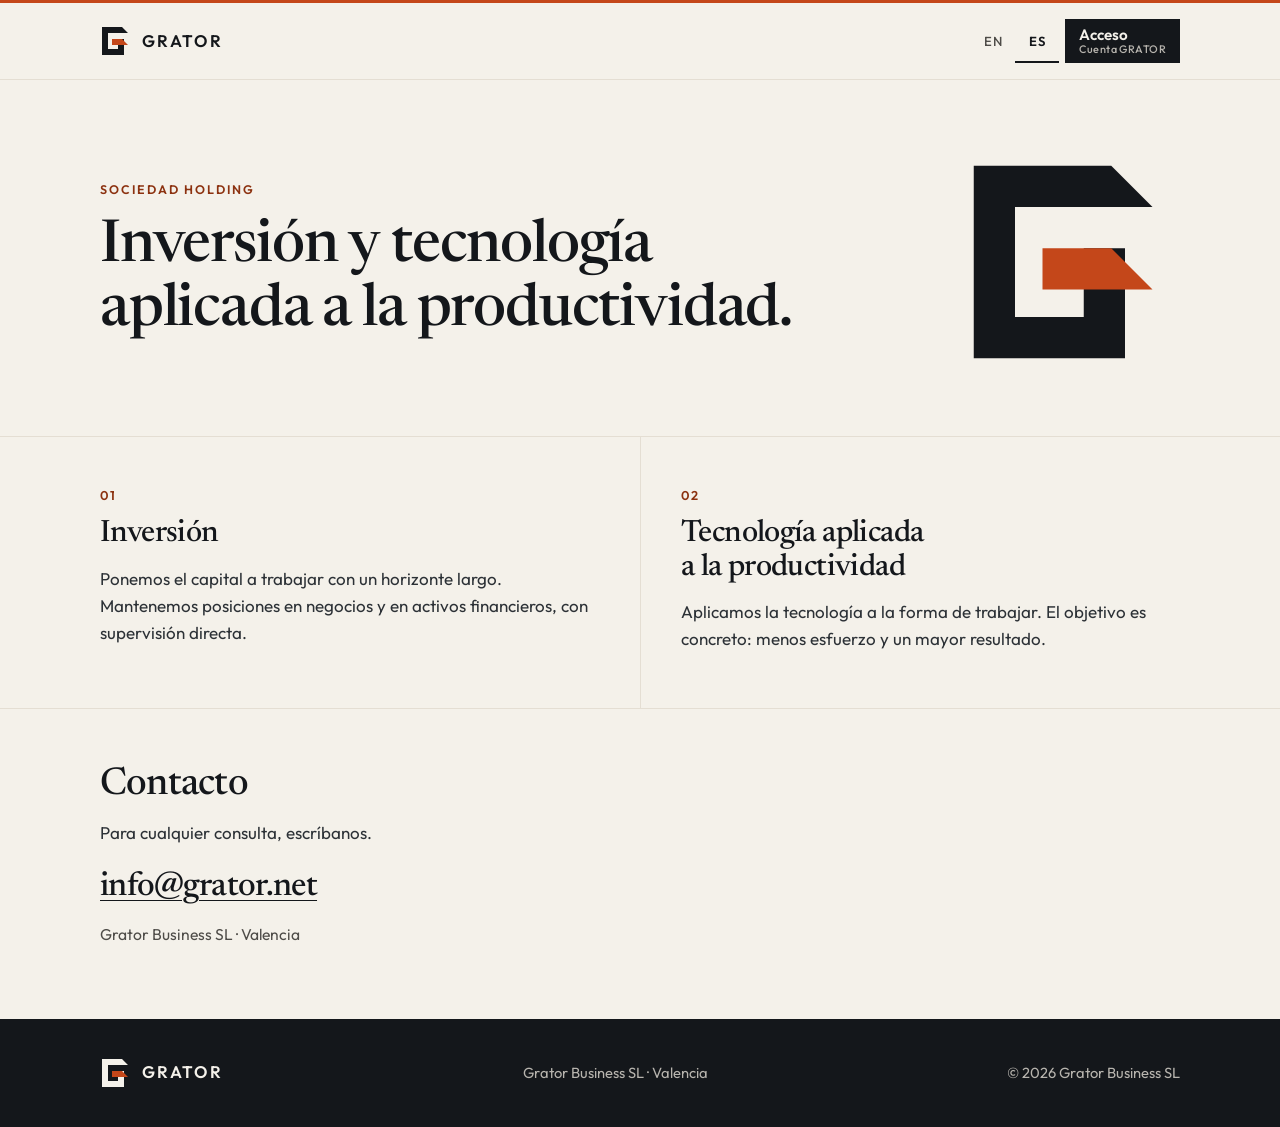
==== commit 4082d4ec: "Remove the public brand guidelines from the site. Visitors no longer get the Brand and Marca pages, " ====
--- a/es/index.html
+++ b/es/index.html
@@ -108,7 +108,6 @@
     </a>
     <p class="footer-meta">Grator Business SL · Valencia</p>
     <p class="footer-meta">© <span id="year">2026</span> Grator Business SL</p>
-    <a class="footer-link" href="/es/brand/">Marca</a>
   </div>
 </footer>
 <script>
--- a/assets/style.css
+++ b/assets/style.css
@@ -328,226 +328,6 @@
   font-size: 0.92rem;
 }
 
-.footer-link {
-  color: var(--bone);
-  text-decoration: none;
-  font-weight: 500;
-  min-height: 44px;
-  display: inline-flex;
-  align-items: center;
-}
-
-.footer-link:hover { text-decoration: underline; text-underline-offset: 0.18em; }
-
-.footer-link[aria-current="page"] { box-shadow: inset 0 -2px 0 var(--oxide); }
-
-/* Brand guide */
-.page-intro { padding: 64px 0 28px; }
-
-.page-intro h1 {
-  font-size: clamp(2.6rem, 6vw, 4.5rem);
-  margin-bottom: 14px;
-}
-
-.guide { padding-bottom: 28px; }
-
-.guide-block {
-  padding: 36px 0 40px;
-}
-
-.guide-block h2 {
-  font-size: clamp(1.7rem, 2.6vw, 2.2rem);
-  margin-bottom: 12px;
-}
-
-.guide-block .prose p + p { margin-top: 10px; }
-
-.stage {
-  margin-top: 28px;
-  display: grid;
-  gap: 16px;
-}
-
-.stage-row {
-  display: grid;
-  grid-template-columns: 1.2fr 1.6fr;
-  gap: 16px;
-}
-
-.panel {
-  background: var(--paper);
-  border: 1px solid var(--line);
-  padding: 28px;
-  display: flex;
-  align-items: center;
-  justify-content: center;
-  min-height: 180px;
-}
-
-.panel.dark { background: var(--ink); border-color: var(--ink); }
-
-.panel img.symbol { width: min(180px, 46%); height: auto; }
-
-.panel img.lockup { width: min(100%, 460px); height: auto; }
-
-.panel figcaption,
-.caption {
-  margin-top: 10px;
-  color: var(--stone);
-  font-size: 0.88rem;
-}
-
-figure { margin: 0; }
-
-.versions {
-  margin-top: 22px;
-  display: grid;
-  grid-template-columns: repeat(3, 1fr);
-  gap: 16px;
-}
-
-.version figcaption {
-  margin-top: 8px;
-  font-size: 0.9rem;
-  color: var(--graphite);
-}
-
-.version a,
-.caption a,
-.file-list a {
-  color: var(--oxide-deep);
-  font-weight: 600;
-  text-decoration-thickness: 1px;
-  text-underline-offset: 0.15em;
-}
-
-.space-row {
-  margin-top: 22px;
-  display: grid;
-  grid-template-columns: 220px 1fr;
-  gap: 28px;
-  align-items: center;
-}
-
-.clearspace {
-  display: block;
-  width: 220px;
-  height: auto;
-  aspect-ratio: 76 / 80;
-}
-
-.sizes {
-  display: flex;
-  align-items: flex-end;
-  gap: 28px;
-  margin-top: 18px;
-  flex-wrap: wrap;
-}
-
-.size-sample {
-  display: flex;
-  flex-direction: column;
-  align-items: flex-start;
-  gap: 8px;
-  color: var(--stone);
-  font-size: 0.82rem;
-}
-
-.swatches {
-  list-style: none;
-  margin: 22px 0 0;
-  padding: 0;
-  display: grid;
-  grid-template-columns: repeat(4, 1fr);
-  gap: 14px;
-}
-
-.swatch {
-  border: 1px solid var(--line);
-  background: var(--paper);
-  min-height: 100%;
-}
-
-.chip { display: block; height: 72px; border-bottom: 1px solid var(--line); }
-
-.swatch div { padding: 12px 12px 14px; }
-
-.swatch strong { display: block; font-weight: 600; font-size: 0.95rem; }
-
-.swatch code {
-  display: block;
-  margin: 4px 0;
-  font-family: var(--sans);
-  font-size: 0.85rem;
-  letter-spacing: 0.04em;
-  color: var(--ink);
-}
-
-.swatch span { color: var(--stone); font-size: 0.82rem; }
-
-.specimen { margin-top: 22px; display: grid; gap: 22px; }
-
-.specimen h3 {
-  font-family: var(--sans);
-  font-weight: 600;
-  font-size: 0.78rem;
-  letter-spacing: 0.14em;
-  text-transform: uppercase;
-  color: var(--oxide-deep);
-  margin-bottom: 8px;
-}
-
-.sample-serif {
-  font-family: var(--serif);
-  font-weight: 500;
-  font-size: clamp(1.8rem, 3vw, 2.6rem);
-  line-height: 1.15;
-  letter-spacing: -0.02em;
-}
-
-.sample-sans { font-size: 1.05rem; color: var(--graphite); max-width: 40em; }
-
-.sample-word {
-  font-weight: 600;
-  letter-spacing: 0.14em;
-  font-size: 1.4rem;
-}
-
-.rules {
-  margin: 16px 0 0;
-  padding: 0;
-  list-style: none;
-}
-
-.rules li {
-  padding: 10px 0;
-  border-top: 1px solid var(--line);
-  color: var(--graphite);
-}
-
-.file-list {
-  margin: 16px 0 0;
-  padding: 0;
-  list-style: none;
-}
-
-.file-list li {
-  display: flex;
-  justify-content: space-between;
-  gap: 16px;
-  flex-wrap: wrap;
-  padding: 10px 0;
-  border-top: 1px solid var(--line);
-  font-size: 0.95rem;
-}
-
-.file-list code {
-  font-family: var(--sans);
-  font-size: 0.88rem;
-}
-
-.file-list a { font-size: 0.92rem; }
-
 @media (max-width: 860px) {
   .hero { padding: 48px 0 40px; }
   .hero-grid { grid-template-columns: 1fr; gap: 28px; }
@@ -556,16 +336,10 @@
   .area,
   .area + .area { padding: 32px 0; border-left: 0; }
   .area + .area { border-top: 1px solid var(--line); }
-  .stage-row,
-  .versions,
-  .swatches,
-  .space-row { grid-template-columns: 1fr; }
-  .versions { grid-template-columns: 1fr; }
 }
 
 @media (max-width: 720px) {
   :root { --pad: 18px; }
-  .swatches { grid-template-columns: 1fr 1fr; }
   .header-row { min-height: 64px; }
   .brand img { width: 28px; height: 28px; }
   .brand-name { font-size: 0.92rem; letter-spacing: 0.12em; }
